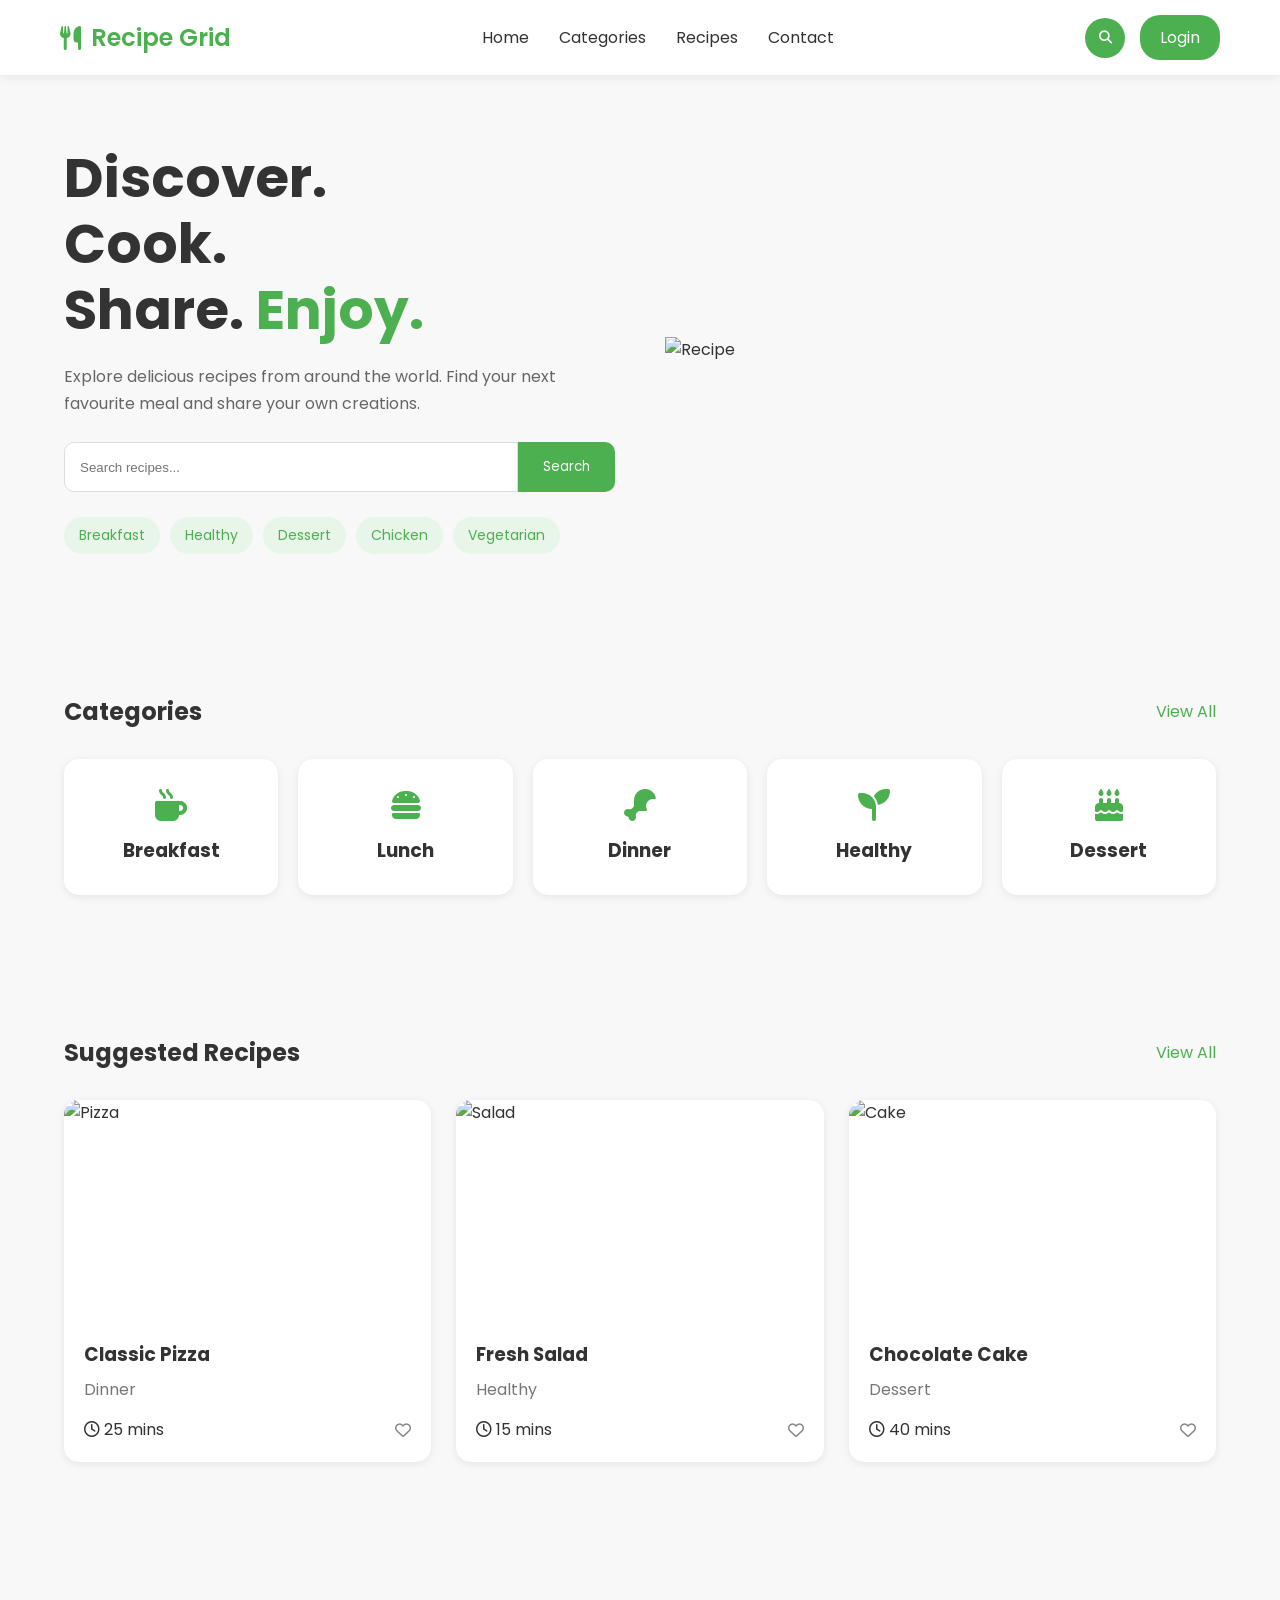
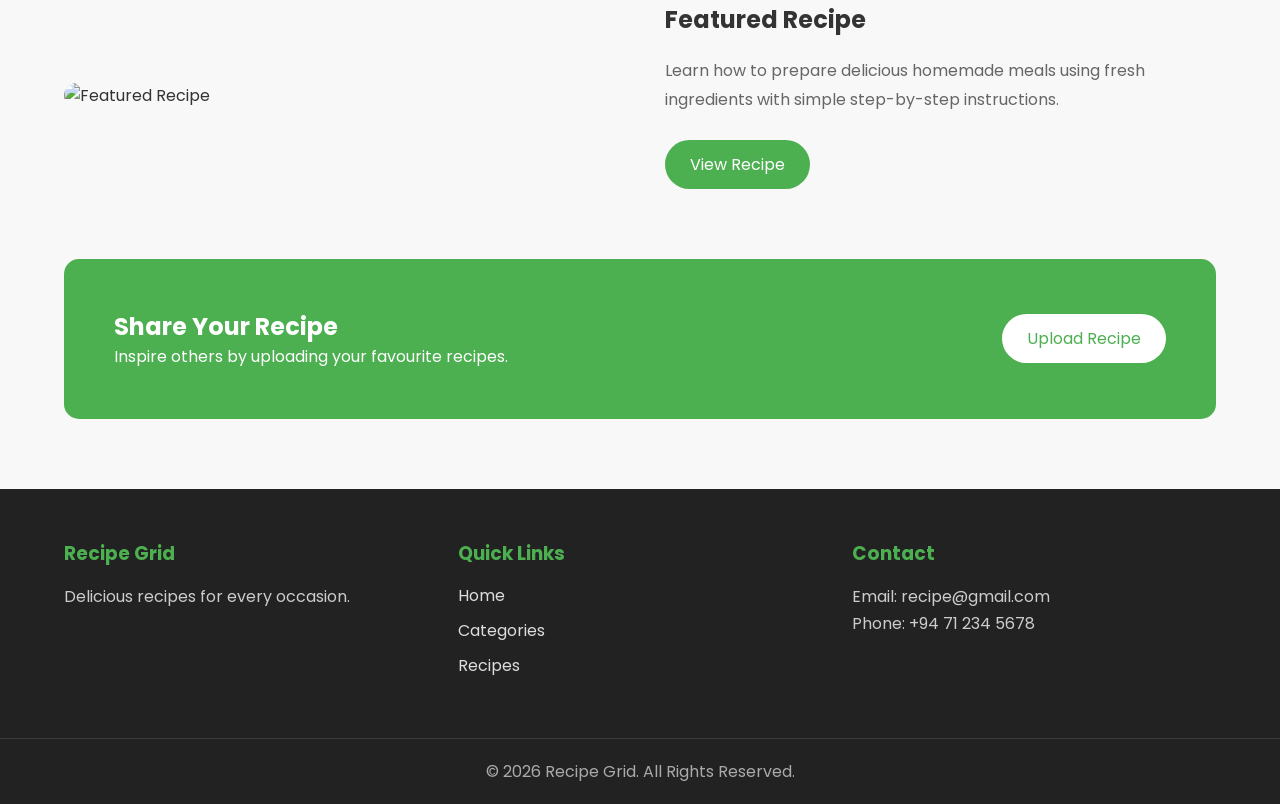
==== index.html @ 5ded73ad "Project folder added" ====
<!DOCTYPE html>
<html lang="en">
<head>
    <meta charset="UTF-8">
    <meta name="viewport" content="width=device-width, initial-scale=1.0">
    <title>Recipe Grid</title>

    <!-- Google Font -->
    <link href="https://fonts.googleapis.com/css2?family=Poppins:wght@300;400;500;600;700&display=swap" rel="stylesheet">

    <!-- Font Awesome -->
    <link rel="stylesheet"
        href="https://cdnjs.cloudflare.com/ajax/libs/font-awesome/6.7.2/css/all.min.css">

    <!-- Local CSS -->
    <link rel="stylesheet" href="css/style.css">
</head>

<body>

<!-- ================= NAVBAR ================= -->

<header>
    <nav class="navbar">

        <div class="logo">
            <i class="fa-solid fa-utensils"></i>
            <span>Recipe Grid</span>
        </div>

        <ul class="nav-links">

            <li><a href="#home">Home</a></li>

            <li><a href="#categories">Categories</a></li>

            <li><a href="#recipes">Recipes</a></li>

            <li><a href="#contact">Contact</a></li>

        </ul>

        <div class="nav-right">

            <button class="search-btn">
                <i class="fa-solid fa-magnifying-glass"></i>
            </button>

            <a href="#" class="login-btn">
                Login
            </a>

            <button class="menu-btn">
                <i class="fa-solid fa-bars"></i>
            </button>

        </div>

    </nav>
</header>

<!-- ================= HERO ================= -->

<section class="hero" id="home">

    <div class="hero-text">

        <h1>
            Discover.
            <br>
            Cook.
            <br>
            Share.
            <span>Enjoy.</span>
        </h1>

        <p>
            Explore delicious recipes from around the world.
            Find your next favourite meal and share your own creations.
        </p>

        <div class="search-box">

            <input
                type="text"
                id="searchInput"
                placeholder="Search recipes...">

            <button id="searchBtn">
                Search
            </button>

        </div>

        <div class="tags">

            <span>Breakfast</span>
            <span>Healthy</span>
            <span>Dessert</span>
            <span>Chicken</span>
            <span>Vegetarian</span>

        </div>

    </div>

    <div class="hero-image">

        <img src="https://images.unsplash.com/photo-1546069901-ba9599a7e63c?w=900"
             alt="Recipe">

    </div>

</section>

<!-- ================= CATEGORIES ================= -->

<section id="categories">

    <div class="section-title">

        <h2>Categories</h2>

        <a href="#">View All</a>

    </div>

    <div class="category-grid">

        <div class="category-card">
            <i class="fa-solid fa-mug-hot"></i>
            <h3>Breakfast</h3>
        </div>

        <div class="category-card">
            <i class="fa-solid fa-burger"></i>
            <h3>Lunch</h3>
        </div>

        <div class="category-card">
            <i class="fa-solid fa-drumstick-bite"></i>
            <h3>Dinner</h3>
        </div>

        <div class="category-card">
            <i class="fa-solid fa-seedling"></i>
            <h3>Healthy</h3>
        </div>

        <div class="category-card">
            <i class="fa-solid fa-cake-candles"></i>
            <h3>Dessert</h3>
        </div>

    </div>

</section>

<!-- ================= RECIPES ================= -->

<section id="recipes">

    <div class="section-title">

        <h2>Suggested Recipes</h2>

        <a href="#">View All</a>

    </div>

    <div class="recipe-grid">

        <div class="recipe-card" data-name="pizza">

            <img src="https://images.unsplash.com/photo-1513104890138-7c749659a591?w=800"
                 alt="Pizza">

            <div class="recipe-info">

                <h3>Classic Pizza</h3>

                <p>Dinner</p>

                <div class="recipe-footer">

                    <span>
                        <i class="fa-regular fa-clock"></i>
                        25 mins
                    </span>

                    <i class="fa-regular fa-heart heart"></i>

                </div>

            </div>

        </div>

        <div class="recipe-card" data-name="salad">

            <img src="https://images.unsplash.com/photo-1546069901-ba9599a7e63c?w=800"
                 alt="Salad">

            <div class="recipe-info">

                <h3>Fresh Salad</h3>

                <p>Healthy</p>

                <div class="recipe-footer">

                    <span>
                        <i class="fa-regular fa-clock"></i>
                        15 mins
                    </span>

                    <i class="fa-regular fa-heart heart"></i>

                </div>

            </div>

        </div>

        <div class="recipe-card" data-name="cake">

            <img src="https://images.unsplash.com/photo-1578985545062-69928b1d9587?w=800"
                 alt="Cake">

            <div class="recipe-info">

                <h3>Chocolate Cake</h3>

                <p>Dessert</p>

                <div class="recipe-footer">

                    <span>
                        <i class="fa-regular fa-clock"></i>
                        40 mins
                    </span>

                    <i class="fa-regular fa-heart heart"></i>

                </div>

            </div>

        </div>

    </div>

</section>

<!-- ================= FEATURED ================= -->

<section class="featured">

    <div class="featured-image">

        <img src="https://images.unsplash.com/photo-1525755662778-989d0524087e?w=900"
             alt="Featured Recipe">

    </div>

    <div class="featured-text">

        <h2>Featured Recipe</h2>

        <p>
            Learn how to prepare delicious homemade meals using
            fresh ingredients with simple step-by-step instructions.
        </p>

        <a href="#" class="btn">
            View Recipe
        </a>

    </div>

</section>

<!-- ================= SHARE ================= -->

<section class="share">

    <div>

        <h2>Share Your Recipe</h2>

        <p>
            Inspire others by uploading your favourite recipes.
        </p>

    </div>

    <a href="#" class="btn">
        Upload Recipe
    </a>

</section>

<!-- ================= FOOTER ================= -->

<footer id="contact">

    <div class="footer-grid">

        <div>

            <h3>Recipe Grid</h3>

            <p>
                Delicious recipes for every occasion.
            </p>

        </div>

        <div>

            <h3>Quick Links</h3>

            <a href="#home">Home</a>
            <a href="#categories">Categories</a>
            <a href="#recipes">Recipes</a>

        </div>

        <div>

            <h3>Contact</h3>

            <p>Email: recipe@gmail.com</p>
            <p>Phone: +94 71 234 5678</p>

        </div>

    </div>

    <p class="copyright">
        © 2026 Recipe Grid. All Rights Reserved.
    </p>

</footer>

<script src="js/script.js"></script>

</body>
</html>
---- css/style.css ----
/* =====================
   GENERAL
===================== */

*{
    margin:0;
    padding:0;
    box-sizing:border-box;
}

html{
    scroll-behavior:smooth;
}

body{
    font-family:'Poppins',sans-serif;
    background:#f8f8f8;
    color:#333;
}

img{
    width:100%;
    display:block;
}

a{
    text-decoration:none;
    color:inherit;
}

ul{
    list-style:none;
}

button{
    border:none;
    cursor:pointer;
    font-family:inherit;
}

section{
    width:90%;
    max-width:1200px;
    margin:auto;
    padding:70px 0;
}

/* =====================
   NAVBAR
===================== */

header{
    background:#fff;
    box-shadow:0 2px 10px rgba(0,0,0,.08);
    position:sticky;
    top:0;
    z-index:100;
}

.navbar{
    max-width:1200px;
    margin:auto;
    height:75px;
    display:flex;
    justify-content:space-between;
    align-items:center;
    padding:0 20px;
}

.logo{
    display:flex;
    align-items:center;
    gap:10px;
    font-size:24px;
    font-weight:600;
    color:#4CAF50;
}

.nav-links{
    display:flex;
    gap:30px;
}

.nav-links a{
    transition:.3s;
}

.nav-links a:hover{
    color:#4CAF50;
}

.nav-right{
    display:flex;
    align-items:center;
    gap:15px;
}

.search-btn,
.menu-btn{
    width:40px;
    height:40px;
    border-radius:50%;
    background:#4CAF50;
    color:#fff;
}

.login-btn{
    background:#4CAF50;
    color:#fff;
    padding:10px 20px;
    border-radius:20px;
}

.menu-btn{
    display:none;
}

/* =====================
   HERO
===================== */

.hero{
    display:grid;
    grid-template-columns:1fr 1fr;
    gap:50px;
    align-items:center;
}

.hero h1{
    font-size:55px;
    line-height:1.2;
}

.hero h1 span{
    color:#4CAF50;
}

.hero p{
    margin:20px 0;
    color:#666;
    line-height:1.7;
}

/* =====================
   SEARCH
===================== */

.search-box{
    display:flex;
    margin:25px 0;
}

.search-box input{
    flex:1;
    padding:15px;
    border:1px solid #ddd;
    border-radius:10px 0 0 10px;
    outline:none;
}

.search-box button{
    padding:15px 25px;
    background:#4CAF50;
    color:#fff;
    border-radius:0 10px 10px 0;
}

.tags{
    display:flex;
    gap:10px;
    flex-wrap:wrap;
}

.tags span{
    background:#e8f5e9;
    color:#4CAF50;
    padding:8px 15px;
    border-radius:20px;
    font-size:14px;
}

/* =====================
   SECTION TITLE
===================== */

.section-title{
    display:flex;
    justify-content:space-between;
    align-items:center;
    margin-bottom:30px;
}

.section-title a{
    color:#4CAF50;
}

/* =====================
   CATEGORIES
===================== */

.category-grid{
    display:grid;
    grid-template-columns:repeat(5,1fr);
    gap:20px;
}

.category-card{
    background:#fff;
    text-align:center;
    padding:30px 20px;
    border-radius:15px;
    box-shadow:0 2px 8px rgba(0,0,0,.08);
    transition:.3s;
}

.category-card i{
    font-size:32px;
    color:#4CAF50;
    margin-bottom:15px;
}

.category-card:hover{
    transform:translateY(-5px);
}

/* =====================
   RECIPES
===================== */

.recipe-grid{
    display:grid;
    grid-template-columns:repeat(3,1fr);
    gap:25px;
}

.recipe-card{
    background:#fff;
    border-radius:15px;
    overflow:hidden;
    box-shadow:0 2px 8px rgba(0,0,0,.08);
    transition:.3s;
}

.recipe-card:hover{
    transform:translateY(-5px);
}

.recipe-card img{
    height:220px;
    object-fit:cover;
}

.recipe-info{
    padding:20px;
}

.recipe-info h3{
    margin-bottom:8px;
}

.recipe-info p{
    color:#777;
    margin-bottom:15px;
}

.recipe-footer{
    display:flex;
    justify-content:space-between;
    align-items:center;
}

.heart{
    color:#888;
    cursor:pointer;
    transition:.3s;
}

.heart:hover{
    color:#e53935;
}

/* =====================
   FEATURED
===================== */

.featured{
    display:grid;
    grid-template-columns:1fr 1fr;
    gap:50px;
    align-items:center;
}

.featured img{
    border-radius:15px;
}

.featured h2{
    margin-bottom:20px;
}

.featured p{
    color:#666;
    line-height:1.8;
    margin-bottom:25px;
}

/* =====================
   BUTTON
===================== */

.btn{
    display:inline-block;
    background:#4CAF50;
    color:#fff;
    padding:12px 25px;
    border-radius:25px;
}

/* =====================
   SHARE
===================== */

.share{
    background:#4CAF50;
    color:#fff;
    padding:50px;
    border-radius:15px;
    display:flex;
    justify-content:space-between;
    align-items:center;
}

.share .btn{
    background:#fff;
    color:#4CAF50;
}

/* =====================
   FOOTER
===================== */

footer{
    background:#222;
    color:#fff;
    margin-top:70px;
}

.footer-grid{
    width:90%;
    max-width:1200px;
    margin:auto;
    padding:50px 0;
    display:grid;
    grid-template-columns:repeat(3,1fr);
    gap:30px;
}

.footer-grid h3{
    margin-bottom:15px;
    color:#4CAF50;
}

.footer-grid a{
    display:block;
    margin-bottom:10px;
    color:#ddd;
}

.footer-grid p{
    color:#ccc;
    line-height:1.7;
}

.copyright{
    text-align:center;
    padding:20px;
    border-top:1px solid rgba(255,255,255,.1);
    color:#aaa;
}

/* =====================
   MOBILE
===================== */

@media(max-width:768px){

    .menu-btn{
        display:block;
    }

    .nav-links{
        display:none;
        flex-direction:column;
        position:absolute;
        top:75px;
        left:0;
        width:100%;
        background:#fff;
        padding:20px;
        text-align:center;
        box-shadow:0 2px 10px rgba(0,0,0,.1);
    }

    .nav-links.show{
        display:flex;
    }

    .hero,
    .featured{
        grid-template-columns:1fr;
        text-align:center;
    }

    .hero h1{
        font-size:40px;
    }

    .search-box{
        flex-direction:column;
    }

    .search-box input{
        border-radius:10px;
    }

    .search-box button{
        border-radius:10px;
        margin-top:10px;
    }

    .category-grid{
        grid-template-columns:repeat(2,1fr);
    }

    .recipe-grid{
        grid-template-columns:1fr;
    }

    .share{
        flex-direction:column;
        text-align:center;
        gap:20px;
        padding:35px;
    }

    .footer-grid{
        grid-template-columns:1fr;
        text-align:center;
    }

    .login-btn{
        display:none;
    }
}
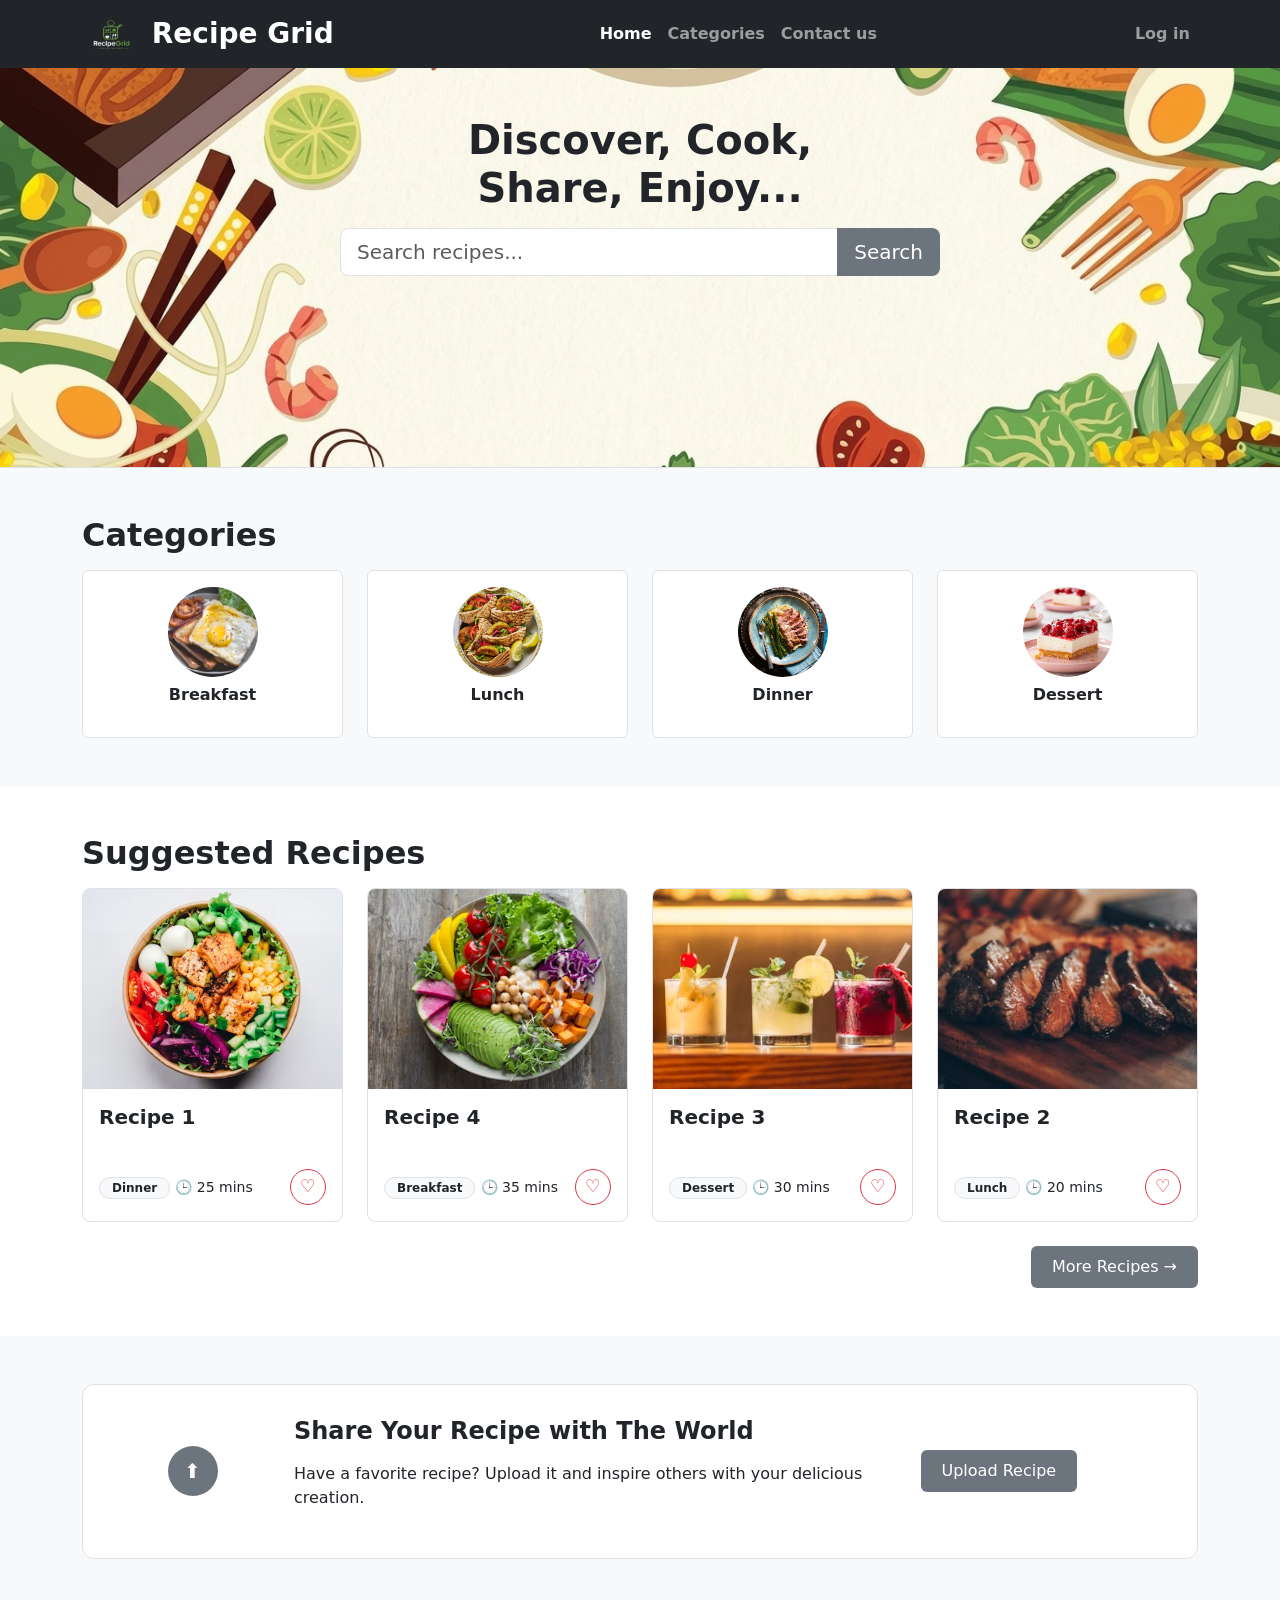
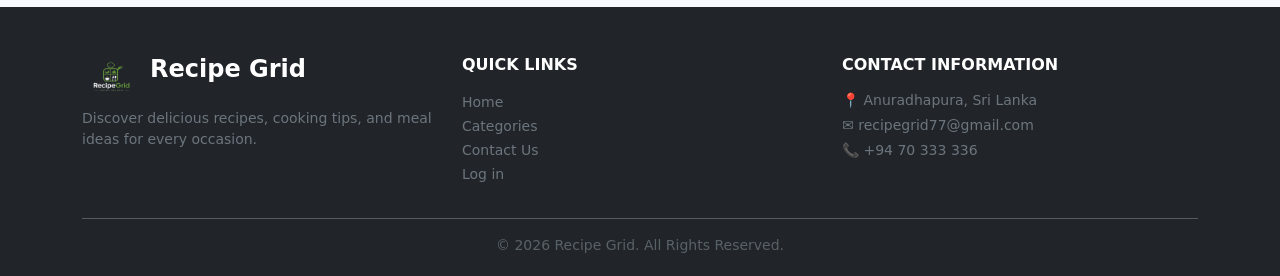
==== commit b2f1da3a: "JS, CSS updates JS function added navbar. CSS added.  Co-Authored-By: Viran Reshon <viranreshon@gmai" ====
--- a/index.html
+++ b/index.html
@@ -3,347 +3,234 @@
 <head>
     <meta charset="UTF-8">
     <meta name="viewport" content="width=device-width, initial-scale=1.0">
-    <title>Recipe Grid</title>
-
-    <!-- Google Font -->
-    <link href="https://fonts.googleapis.com/css2?family=Poppins:wght@300;400;500;600;700&display=swap" rel="stylesheet">
-
-    <!-- Font Awesome -->
-    <link rel="stylesheet"
-        href="https://cdnjs.cloudflare.com/ajax/libs/font-awesome/6.7.2/css/all.min.css">
-
-    <!-- Local CSS -->
+    <title>RecipeGrid - Home</title>
+    <link href="css/bootstrap.min.css" rel="stylesheet">
     <link rel="stylesheet" href="css/style.css">
 </head>
-
 <body>
 
-<!-- ================= NAVBAR ================= -->
-
-<header>
-    <nav class="navbar">
-
-        <div class="logo">
-            <i class="fa-solid fa-utensils"></i>
-            <span>Recipe Grid</span>
-        </div>
-
-        <ul class="nav-links">
-
-            <li><a href="#home">Home</a></li>
-
-            <li><a href="#categories">Categories</a></li>
-
-            <li><a href="#recipes">Recipes</a></li>
-
-            <li><a href="#contact">Contact</a></li>
-
-        </ul>
-
-        <div class="nav-right">
-
-            <button class="search-btn">
-                <i class="fa-solid fa-magnifying-glass"></i>
+    <!-- Navbar -->
+    <nav class="navbar navbar-expand-lg navbar-dark bg-dark sticky-top">
+        <div class="container">
+            <a href="index.html" class="navbar-brand">
+                <img src="images/logo.png" alt="Recipe Grid Logo" height="40">
+                <span>Recipe Grid</span>
+            </a>
+            
+            <button class="navbar-toggler" type="button" data-bs-toggle="collapse" data-bs-target="#navbarNav">
+                <span class="navbar-toggler-icon"></span>
             </button>
-
-            <a href="#" class="login-btn">
-                Login
-            </a>
-
-            <button class="menu-btn">
-                <i class="fa-solid fa-bars"></i>
-            </button>
-
-        </div>
-
+            
+            <div class="collapse navbar-collapse" id="navbarNav">
+                <ul class="navbar-nav mx-auto text-center my-2 my-lg-0">
+                    <li class="nav-item"><a class="nav-link active" href="index.html">Home</a></li>
+                    <li class="nav-item"><a class="nav-link" href="categories.html">Categories</a></li>
+                    <li class="nav-item"><a class="nav-link" href="contact.html">Contact us</a></li>
+                </ul>
+                <div class="d-flex justify-content-center align-items-center gap-2"><ul class="navbar-nav">
+                    <li class="nav-item"><a class="nav-link" href="login.html">Log in</a></li>
+                </ul>
+                </div>
+            </div>
+        </div>
     </nav>
-</header>
-
-<!-- ================= HERO ================= -->
-
-<section class="hero" id="home">
-
-    <div class="hero-text">
-
-        <h1>
-            Discover.
-            <br>
-            Cook.
-            <br>
-            Share.
-            <span>Enjoy.</span>
-        </h1>
-
-        <p>
-            Explore delicious recipes from around the world.
-            Find your next favourite meal and share your own creations.
-        </p>
-
-        <div class="search-box">
-
-            <input
-                type="text"
-                id="searchInput"
-                placeholder="Search recipes...">
-
-            <button id="searchBtn">
-                Search
-            </button>
-
-        </div>
-
-        <div class="tags">
-
-            <span>Breakfast</span>
-            <span>Healthy</span>
-            <span>Dessert</span>
-            <span>Chicken</span>
-            <span>Vegetarian</span>
-
-        </div>
-
-    </div>
-
-    <div class="hero-image">
-
-        <img src="https://images.unsplash.com/photo-1546069901-ba9599a7e63c?w=900"
-             alt="Recipe">
-
-    </div>
-
-</section>
-
-<!-- ================= CATEGORIES ================= -->
-
-<section id="categories">
-
-    <div class="section-title">
-
-        <h2>Categories</h2>
-
-        <a href="#">View All</a>
-
-    </div>
-
-    <div class="category-grid">
-
-        <div class="category-card">
-            <i class="fa-solid fa-mug-hot"></i>
-            <h3>Breakfast</h3>
-        </div>
-
-        <div class="category-card">
-            <i class="fa-solid fa-burger"></i>
-            <h3>Lunch</h3>
-        </div>
-
-        <div class="category-card">
-            <i class="fa-solid fa-drumstick-bite"></i>
-            <h3>Dinner</h3>
-        </div>
-
-        <div class="category-card">
-            <i class="fa-solid fa-seedling"></i>
-            <h3>Healthy</h3>
-        </div>
-
-        <div class="category-card">
-            <i class="fa-solid fa-cake-candles"></i>
-            <h3>Dessert</h3>
-        </div>
-
-    </div>
-
-</section>
-
-<!-- ================= RECIPES ================= -->
-
-<section id="recipes">
-
-    <div class="section-title">
-
-        <h2>Suggested Recipes</h2>
-
-        <a href="#">View All</a>
-
-    </div>
-
-    <div class="recipe-grid">
-
-        <div class="recipe-card" data-name="pizza">
-
-            <img src="https://images.unsplash.com/photo-1513104890138-7c749659a591?w=800"
-                 alt="Pizza">
-
-            <div class="recipe-info">
-
-                <h3>Classic Pizza</h3>
-
-                <p>Dinner</p>
-
-                <div class="recipe-footer">
-
-                    <span>
-                        <i class="fa-regular fa-clock"></i>
-                        25 mins
-                    </span>
-
-                    <i class="fa-regular fa-heart heart"></i>
-
-                </div>
-
-            </div>
-
-        </div>
-
-        <div class="recipe-card" data-name="salad">
-
-            <img src="https://images.unsplash.com/photo-1546069901-ba9599a7e63c?w=800"
-                 alt="Salad">
-
-            <div class="recipe-info">
-
-                <h3>Fresh Salad</h3>
-
-                <p>Healthy</p>
-
-                <div class="recipe-footer">
-
-                    <span>
-                        <i class="fa-regular fa-clock"></i>
-                        15 mins
-                    </span>
-
-                    <i class="fa-regular fa-heart heart"></i>
-
-                </div>
-
-            </div>
-
-        </div>
-
-        <div class="recipe-card" data-name="cake">
-
-            <img src="https://images.unsplash.com/photo-1578985545062-69928b1d9587?w=800"
-                 alt="Cake">
-
-            <div class="recipe-info">
-
-                <h3>Chocolate Cake</h3>
-
-                <p>Dessert</p>
-
-                <div class="recipe-footer">
-
-                    <span>
-                        <i class="fa-regular fa-clock"></i>
-                        40 mins
-                    </span>
-
-                    <i class="fa-regular fa-heart heart"></i>
-
-                </div>
-
-            </div>
-
-        </div>
-
-    </div>
-
-</section>
-
-<!-- ================= FEATURED ================= -->
-
-<section class="featured">
-
-    <div class="featured-image">
-
-        <img src="https://images.unsplash.com/photo-1525755662778-989d0524087e?w=900"
-             alt="Featured Recipe">
-
-    </div>
-
-    <div class="featured-text">
-
-        <h2>Featured Recipe</h2>
-
-        <p>
-            Learn how to prepare delicious homemade meals using
-            fresh ingredients with simple step-by-step instructions.
-        </p>
-
-        <a href="#" class="btn">
-            View Recipe
-        </a>
-
-    </div>
-
-</section>
-
-<!-- ================= SHARE ================= -->
-
-<section class="share">
-
-    <div>
-
-        <h2>Share Your Recipe</h2>
-
-        <p>
-            Inspire others by uploading your favourite recipes.
-        </p>
-
-    </div>
-
-    <a href="#" class="btn">
-        Upload Recipe
-    </a>
-
-</section>
-
-<!-- ================= FOOTER ================= -->
-
-<footer id="contact">
-
-    <div class="footer-grid">
-
-        <div>
-
-            <h3>Recipe Grid</h3>
-
-            <p>
-                Delicious recipes for every occasion.
-            </p>
-
-        </div>
-
-        <div>
-
-            <h3>Quick Links</h3>
-
-            <a href="#home">Home</a>
-            <a href="#categories">Categories</a>
-            <a href="#recipes">Recipes</a>
-
-        </div>
-
-        <div>
-
-            <h3>Contact</h3>
-
-            <p>Email: recipe@gmail.com</p>
-            <p>Phone: +94 71 234 5678</p>
-
-        </div>
-
-    </div>
-
-    <p class="copyright">
-        © 2026 Recipe Grid. All Rights Reserved.
-    </p>
-
-</footer>
-
-<script src="js/script.js"></script>
-
+
+    <!-- Hero Section -->
+    <header class="hero-section">
+        <div class="container">
+            <h1>Discover, Cook,<br>Share, Enjoy...</h1>
+            <div class="search-box mx-auto" style="max-width: 600px;">
+                <div class="input-group input-group-lg">
+                    <input type="text" id="recipeSearchInput" class="form-control" placeholder="Search recipes..." aria-label="Search recipes">
+                    <button class="btn" type="button" id="searchBtn">Search</button>
+                </div>
+            </div>
+        </div>
+    </header>
+
+    <!-- Categories Section -->
+    <section id="categories">
+        <div class="container">
+            <h2>Categories</h2>
+            
+            <div class="row">
+                <div class="col-6 col-md-3">
+                    <div class="category-card">
+                        <a href="categories.html">
+                            <img src="images/cat_breakfast.jpg" alt="Breakfast" class="img-fluid category-img">
+                            <h6>Breakfast</h6>
+                        </a>
+                    </div>
+                </div>
+                <div class="col-6 col-md-3">
+                    <div class="category-card">
+                        <a href="categories.html">
+                            <img src="images/cat_lunch.jpg" alt="Lunch" class="img-fluid category-img">
+                            <h6>Lunch</h6>
+                        </a>
+                    </div>
+                </div>
+                <div class="col-6 col-md-3">
+                    <div class="category-card">
+                        <a href="categories.html">
+                            <img src="images/cat_dinner.jpg" alt="Dinner" class="img-fluid category-img">
+                            <h6>Dinner</h6>
+                        </a>
+                    </div>
+                </div>
+                <div class="col-6 col-md-3">
+                    <div class="category-card">
+                        <a href="categories.html">
+                            <img src="images/cat_dessert.jpg" alt="Dessert" class="img-fluid category-img">
+                            <h6>Dessert</h6>
+                        </a>
+                    </div>
+                </div>
+            </div>
+        </div>
+    </section>
+
+    <!-- Recipes Section -->
+    <section id="recipes">
+        <div class="container">
+            <h2>Suggested Recipes</h2>
+            
+            <div class="row" id="recipeContainer">
+                <!-- Recipe 1 -->
+                <div class="col-12 col-sm-6 col-lg-3 recipe-item" data-category="dinner" data-title="recipe 1 dinner">
+                    <div class="card h-100">
+                        <a href="recipe.html?id=1">
+                            <img src="images/recipe_01.jpg" class="card-img-top recipe-card-img" alt="Recipe 1">
+                            <div class="card-body">
+                                <h5 class="card-title">Recipe 1</h5>
+                            </div>
+                        </a>
+                        <div class="card-body d-flex justify-content-between align-items-center">
+                            <div>
+                                <span class="badge">Dinner</span>
+                                <small>🕒 25 mins</small>
+                            </div>
+                            <button class="btn fav-btn" title="Favorite">♡</button>
+                        </div>
+                    </div>
+                </div>
+
+                <!-- Recipe 2 -->
+                <div class="col-12 col-sm-6 col-lg-3 recipe-item" data-category="breakfast" data-title="recipe 4 breakfast">
+                    <div class="card h-100">
+                        <a href="recipe.html?id=4">
+                            <img src="images/recipe_04.jpg" class="card-img-top recipe-card-img" alt="Recipe 4">
+                            <div class="card-body">
+                                <h5 class="card-title">Recipe 4</h5>
+                            </div>
+                        </a>
+                        <div class="card-body d-flex justify-content-between align-items-center">
+                            <div>
+                                <span class="badge">Breakfast</span>
+                                <small>🕒 35 mins</small>
+                            </div>
+                            <button class="btn fav-btn" title="Favorite">♡</button>
+                        </div>
+                    </div>
+                </div>
+
+                <!-- Recipe 3 -->
+                <div class="col-12 col-sm-6 col-lg-3 recipe-item" data-category="dessert" data-title="recipe 3 dessert">
+                    <div class="card h-100">
+                        <a href="recipe.html?id=3">
+                            <img src="images/recipe_03.jpg" class="card-img-top recipe-card-img" alt="Recipe 3">
+                            <div class="card-body">
+                                <h5 class="card-title">Recipe 3</h5>
+                            </div>
+                        </a>
+                        <div class="card-body d-flex justify-content-between align-items-center">
+                            <div>
+                                <span class="badge">Dessert</span>
+                                <small>🕒 30 mins</small>
+                            </div>
+                            <button class="btn fav-btn" title="Favorite">♡</button>
+                        </div>
+                    </div>
+                </div>
+
+                <!-- Recipe 4 -->
+                <div class="col-12 col-sm-6 col-lg-3 recipe-item" data-category="lunch" data-title="recipe 2 lunch">
+                    <div class="card h-100">
+                        <a href="recipe.html?id=2">
+                            <img src="images/recipe_02.jpg" class="card-img-top recipe-card-img" alt="Recipe 2">
+                            <div class="card-body">
+                                <h5 class="card-title">Recipe 2</h5>
+                            </div>
+                        </a>
+                        <div class="card-body d-flex justify-content-between align-items-center">
+                            <div>
+                                <span class="badge">Lunch</span>
+                                <small>🕒 20 mins</small>
+                            </div>
+                            <button class="btn fav-btn" title="Favorite">♡</button>
+                        </div>
+                    </div>
+                </div>
+            </div>
+
+            <div class="more-recipes-btn">
+                <a href="categories.html" class="btn">More Recipes &rarr;</a>
+            </div>
+        </div>
+    </section>
+
+    <!-- Upload CTA Banner -->
+    <section class="upload-banner">
+        <div class="container">
+            <div class="upload-box">
+                <div class="row align-items-center">
+                    <div class="col-12 col-md-2">
+                        <div class="upload-icon mx-auto">⬆</div>
+                    </div>
+                    <div class="col-12 col-md-7">
+                        <h4>Share Your Recipe with The World</h4>
+                        <p>Have a favorite recipe? Upload it and inspire others with your delicious creation.</p>
+                    </div>
+                    <div class="col-12 col-md-3">
+                        <a href="upload.html" class="btn">Upload Recipe</a>
+                    </div>
+                </div>
+            </div>
+        </div>
+    </section>
+
+    <!-- Footer -->
+    <footer>
+        <div class="container">
+            <div class="row">
+                <div class="col-12 col-md-4">
+                    <a href="index.html" class="footer-brand">
+                        <img src="images/logo.png" alt="Recipe Grid Logo" height="40">
+                        <h4>Recipe Grid</h4>
+                    </a>
+                    <p>Discover delicious recipes, cooking tips, and meal ideas for every occasion.</p>
+                </div>
+                <div class="col-12 col-md-4">
+                    <h6>Quick Links</h6>
+                    <ul class="list-unstyled">
+                        <li><a href="index.html">Home</a></li> 
+                        <li><a href="categories.html">Categories</a></li>
+                        <li><a href="contact.html">Contact Us</a></li>
+                        <li><a href="login.html">Log in</a></li>
+                    </ul>
+                </div>
+                <div class="col-12 col-md-4">
+                    <h6>Contact Information</h6>
+                    <p>📍 Anuradhapura, Sri Lanka</p>
+                    <p>✉ recipegrid77@gmail.com</p>
+                    <p>📞 +94 70 333 336</p>
+                </div>
+            </div>
+            <hr>
+            <p class="copyright">&copy; 2026 Recipe Grid. All Rights Reserved.</p>
+        </div>
+    </footer>
+
+    <script src="js/main.js"></script>
 </body>
 </html>
--- a/css/style.css
+++ b/css/style.css
@@ -1,454 +1,315 @@
-/* =====================
-   GENERAL
-===================== */
-
-*{
-    margin:0;
-    padding:0;
-    box-sizing:border-box;
-}
-
-html{
-    scroll-behavior:smooth;
-}
-
-body{
-    font-family:'Poppins',sans-serif;
-    background:#f8f8f8;
-    color:#333;
-}
-
-img{
-    width:100%;
-    display:block;
-}
-
-a{
-    text-decoration:none;
-    color:inherit;
-}
-
-ul{
-    list-style:none;
-}
-
-button{
-    border:none;
-    cursor:pointer;
-    font-family:inherit;
-}
-
-section{
-    width:90%;
-    max-width:1200px;
-    margin:auto;
-    padding:70px 0;
-}
-
-/* =====================
-   NAVBAR
-===================== */
-
-header{
-    background:#fff;
-    box-shadow:0 2px 10px rgba(0,0,0,.08);
-    position:sticky;
-    top:0;
-    z-index:100;
-}
-
-.navbar{
-    max-width:1200px;
-    margin:auto;
-    height:75px;
-    display:flex;
-    justify-content:space-between;
-    align-items:center;
-    padding:0 20px;
-}
-
-.logo{
-    display:flex;
-    align-items:center;
-    gap:10px;
-    font-size:24px;
-    font-weight:600;
-    color:#4CAF50;
-}
-
-.nav-links{
-    display:flex;
-    gap:30px;
-}
-
-.nav-links a{
-    transition:.3s;
-}
-
-.nav-links a:hover{
-    color:#4CAF50;
-}
-
-.nav-right{
-    display:flex;
-    align-items:center;
-    gap:15px;
-}
-
-.search-btn,
-.menu-btn{
-    width:40px;
-    height:40px;
-    border-radius:50%;
-    background:#4CAF50;
-    color:#fff;
-}
-
-.login-btn{
-    background:#4CAF50;
-    color:#fff;
-    padding:10px 20px;
-    border-radius:20px;
-}
-
-.menu-btn{
-    display:none;
-}
-
-/* =====================
-   HERO
-===================== */
-
-.hero{
-    display:grid;
-    grid-template-columns:1fr 1fr;
-    gap:50px;
-    align-items:center;
-}
-
-.hero h1{
-    font-size:55px;
-    line-height:1.2;
-}
-
-.hero h1 span{
-    color:#4CAF50;
-}
-
-.hero p{
-    margin:20px 0;
-    color:#666;
-    line-height:1.7;
-}
-
-/* =====================
-   SEARCH
-===================== */
-
-.search-box{
-    display:flex;
-    margin:25px 0;
-}
-
-.search-box input{
-    flex:1;
-    padding:15px;
-    border:1px solid #ddd;
-    border-radius:10px 0 0 10px;
-    outline:none;
-}
-
-.search-box button{
-    padding:15px 25px;
-    background:#4CAF50;
-    color:#fff;
-    border-radius:0 10px 10px 0;
-}
-
-.tags{
-    display:flex;
-    gap:10px;
-    flex-wrap:wrap;
-}
-
-.tags span{
-    background:#e8f5e9;
-    color:#4CAF50;
-    padding:8px 15px;
-    border-radius:20px;
-    font-size:14px;
-}
-
-/* =====================
-   SECTION TITLE
-===================== */
-
-.section-title{
-    display:flex;
-    justify-content:space-between;
-    align-items:center;
-    margin-bottom:30px;
-}
-
-.section-title a{
-    color:#4CAF50;
-}
-
-/* =====================
-   CATEGORIES
-===================== */
-
-.category-grid{
-    display:grid;
-    grid-template-columns:repeat(5,1fr);
-    gap:20px;
-}
-
-.category-card{
-    background:#fff;
-    text-align:center;
-    padding:30px 20px;
-    border-radius:15px;
-    box-shadow:0 2px 8px rgba(0,0,0,.08);
-    transition:.3s;
-}
-
-.category-card i{
-    font-size:32px;
-    color:#4CAF50;
-    margin-bottom:15px;
-}
-
-.category-card:hover{
-    transform:translateY(-5px);
-}
-
-/* =====================
-   RECIPES
-===================== */
-
-.recipe-grid{
-    display:grid;
-    grid-template-columns:repeat(3,1fr);
-    gap:25px;
-}
-
-.recipe-card{
-    background:#fff;
-    border-radius:15px;
-    overflow:hidden;
-    box-shadow:0 2px 8px rgba(0,0,0,.08);
-    transition:.3s;
-}
-
-.recipe-card:hover{
-    transform:translateY(-5px);
-}
-
-.recipe-card img{
-    height:220px;
-    object-fit:cover;
-}
-
-.recipe-info{
-    padding:20px;
-}
-
-.recipe-info h3{
-    margin-bottom:8px;
-}
-
-.recipe-info p{
-    color:#777;
-    margin-bottom:15px;
-}
-
-.recipe-footer{
-    display:flex;
-    justify-content:space-between;
-    align-items:center;
-}
-
-.heart{
-    color:#888;
-    cursor:pointer;
-    transition:.3s;
-}
-
-.heart:hover{
-    color:#e53935;
-}
-
-/* =====================
-   FEATURED
-===================== */
-
-.featured{
-    display:grid;
-    grid-template-columns:1fr 1fr;
-    gap:50px;
-    align-items:center;
-}
-
-.featured img{
-    border-radius:15px;
-}
-
-.featured h2{
-    margin-bottom:20px;
-}
-
-.featured p{
-    color:#666;
-    line-height:1.8;
-    margin-bottom:25px;
-}
-
-/* =====================
-   BUTTON
-===================== */
-
-.btn{
-    display:inline-block;
-    background:#4CAF50;
-    color:#fff;
-    padding:12px 25px;
-    border-radius:25px;
-}
-
-/* =====================
-   SHARE
-===================== */
-
-.share{
-    background:#4CAF50;
-    color:#fff;
-    padding:50px;
-    border-radius:15px;
-    display:flex;
-    justify-content:space-between;
-    align-items:center;
-}
-
-.share .btn{
-    background:#fff;
-    color:#4CAF50;
-}
-
-/* =====================
-   FOOTER
-===================== */
-
-footer{
-    background:#222;
-    color:#fff;
-    margin-top:70px;
-}
-
-.footer-grid{
-    width:90%;
-    max-width:1200px;
-    margin:auto;
-    padding:50px 0;
-    display:grid;
-    grid-template-columns:repeat(3,1fr);
-    gap:30px;
-}
-
-.footer-grid h3{
-    margin-bottom:15px;
-    color:#4CAF50;
-}
-
-.footer-grid a{
-    display:block;
-    margin-bottom:10px;
-    color:#ddd;
-}
-
-.footer-grid p{
-    color:#ccc;
-    line-height:1.7;
-}
-
-.copyright{
-    text-align:center;
-    padding:20px;
-    border-top:1px solid rgba(255,255,255,.1);
-    color:#aaa;
-}
-
-/* =====================
-   MOBILE
-===================== */
-
-@media(max-width:768px){
-
-    .menu-btn{
-        display:block;
-    }
-
-    .nav-links{
-        display:none;
-        flex-direction:column;
-        position:absolute;
-        top:75px;
-        left:0;
-        width:100%;
-        background:#fff;
-        padding:20px;
-        text-align:center;
-        box-shadow:0 2px 10px rgba(0,0,0,.1);
-    }
-
-    .nav-links.show{
-        display:flex;
-    }
-
-    .hero,
-    .featured{
-        grid-template-columns:1fr;
-        text-align:center;
-    }
-
-    .hero h1{
-        font-size:40px;
-    }
-
-    .search-box{
-        flex-direction:column;
-    }
-
-    .search-box input{
-        border-radius:10px;
-    }
-
-    .search-box button{
-        border-radius:10px;
-        margin-top:10px;
-    }
-
-    .category-grid{
-        grid-template-columns:repeat(2,1fr);
-    }
-
-    .recipe-grid{
-        grid-template-columns:1fr;
-    }
-
-    .share{
-        flex-direction:column;
-        text-align:center;
-        gap:20px;
-        padding:35px;
-    }
-
-    .footer-grid{
-        grid-template-columns:1fr;
-        text-align:center;
-    }
-
-    .login-btn{
-        display:none;
-    }
-}+
+.profile-icon {
+    width: 40px;
+    height: 40px;
+    font-size: 1.1rem;
+}
+
+.hero-section {
+    background-color: #f8f9fa;
+    background:  url('../images/home_bg.png') center/cover no-repeat;
+    min-height: 400px;
+}
+
+.search-box {
+    max-width: 550px;
+}
+
+.search-tag {
+    cursor: pointer;
+    transition: background-color 0.2s ease, color 0.2s ease;
+}
+
+.search-tag:hover {
+    background-color: #6c757d !important;
+    color: #ffffff !important;
+}
+
+.category-img {
+    width: 90px;
+    height: 90px;
+}
+
+.recipe-card-img {
+    height: 180px;
+    width: 100%;
+}
+
+.featured-banner-img {
+    max-height: 320px;
+}
+
+.upload-icon {
+    width: 65px;
+    height: 65px;
+}
+
+.bookmark-btn {
+    width: 40px;
+    height: 40px;
+    display: flex;
+    align-items: center;
+    justify-content: center;
+    font-size: 1.25rem;
+    padding: 0;
+}
+
+footer a:hover {
+    color: #ffffff !important;
+    text-decoration: underline !important;
+}
+
+.fav-btn, .bookmark-btn {
+    width: 36px;
+    height: 36px;
+    display: inline-flex;
+    align-items: center;
+    justify-content: center;
+    font-size: 1.1rem;
+    padding: 0;
+    line-height: 1;
+}
+
+.category-btn.active {
+    background-color: #6c757d !important;
+    color: #ffffff !important;
+    border-color: #6c757d !important;
+}
+
+.recipe-card-img {
+    height: 200px;
+    width: 100%;
+}
+
+a {
+    text-decoration: none;
+}
+
+h1, h2, h3, h4, h5, h6 {
+    font-weight: 700;
+}
+
+.category-img {
+    border-radius: 50%;
+    object-fit: cover;
+}
+
+.recipe-card-img {
+    object-fit: cover;
+}
+
+body {
+    display: flex;
+    flex-direction: column;
+    min-height: 100vh;
+}
+
+a {
+    text-decoration: none;
+    color: inherit;
+}
+
+h1, h2, h3, h4, h5, h6 {
+    font-weight: 700;
+    margin-bottom: 1rem;
+}
+
+section, header {
+    padding: 3rem 0;
+}
+
+.btn {
+    background-color: #6c757d;
+    color: #fff;
+    padding: 0.5rem 1.25rem;
+    border-radius: 0.375rem;
+}
+
+.badge {
+    background-color: #f8f9fa;
+    color: #212529;
+    border: 1px solid #dee2e6;
+    padding: 0.25rem 0.75rem;
+    border-radius: 50rem;
+}
+
+.hero-section {
+    text-align: center;
+    background-color: #f8f9fa;
+    border-bottom: 1px solid #dee2e6;
+}
+
+#categories {
+    background-color: #f8f9fa;
+}
+
+.category-card {
+    padding: 1rem;
+    border-radius: 0.375rem;
+    background: #fff;
+    border: 1px solid #dee2e6;
+    text-align: center;
+}
+
+.category-img {
+    border-radius: 50%;
+    margin-bottom: 0.5rem;
+}
+
+.card {
+    border-radius: 0.5rem;
+    overflow: hidden;
+    border: 1px solid #dee2e6;
+}
+
+.recipe-card-img {
+    height: 200px;
+    object-fit: cover;
+}
+
+.fav-btn {
+    background: transparent;
+    border: 1px solid #dc3545;
+    color: #dc3545;
+    border-radius: 50%;
+    width: 36px;
+    height: 36px;
+    padding: 0;
+}
+
+.more-recipes-btn {
+    text-align: right;
+    margin-top: 1.5rem;
+}
+
+/* Uploads */
+.upload-banner {
+    background-color: #f8f9fa;
+}
+
+.upload-box {
+    background: #fff;
+    border-radius: 0.75rem;
+    padding: 2rem;
+    border: 1px solid #dee2e6;
+}
+
+.upload-icon {
+    width: 50px;
+    height: 50px;
+    background: #6c757d;
+    color: #fff;
+    border-radius: 50%;
+    display: flex;
+    align-items: center;
+    justify-content: center;
+    font-size: 1.25rem;
+}
+
+/* Footer Styles */
+footer {
+    background-color: #212529;
+    color: #fff;
+    padding-top: 3rem;
+    padding-bottom: 1rem;
+    margin-top: auto;
+}
+
+footer a {
+    color: rgba(255, 255, 255, 0.75);
+}
+
+footer p {
+    font-size: 0.875rem;
+    margin-bottom: 0.5rem;
+}
+
+.footer-brand {
+    display: flex;
+    align-items: center;
+    gap: 0.5rem;
+    color: #fff;
+    margin-bottom: 0.5rem;
+}
+
+.copyright {
+    text-align: center;
+    font-size: 0.875rem;
+    opacity: 0.75;
+}
+
+/* Navbar */
+.navbar-brand {
+    font-weight: 700;
+    font-size: 1.75rem; /* Equivalent to fs-3 */
+}
+
+.navbar-nav .nav-link {
+    font-weight: 600;
+}
+
+.tab-pane h3 {
+    font-weight: 700;
+}
+
+.tab-pane p {
+    color: #6c757d;
+    font-size: 0.875rem; 
+}
+
+.form-label {
+    font-weight: 600;
+}
+
+.form-check-label {
+    color: #6c757d;
+    font-size: 0.875rem;
+}
+
+.tab-pane form a {
+    font-size: 0.875rem;
+    text-decoration: none;
+}
+
+.tab-pane form button[type="submit"] {
+    font-weight: 700;
+}
+
+#authTabs .nav-link {
+    font-weight: 700;
+    color: #212529;
+}
+
+/* Footer text */
+footer h4 {
+    font-weight: 700;
+}
+
+footer h6 {
+    font-weight: 700;
+    text-transform: uppercase;
+    margin-bottom: 1rem;
+}
+
+footer p {
+    font-size: 0.875rem;
+    color: #6c757d; 
+}
+
+footer p:not(.text-center) {
+    margin-bottom: 0.25rem;
+}
+
+footer p.text-center {
+    margin-bottom: 0;
+}
+
+footer ul li a {
+    color: #6c757d;
+    text-decoration: none;
+    font-size: 0.875rem;
+}
+
+footer ul li a:hover {
+    color: #ffffff;
+}
